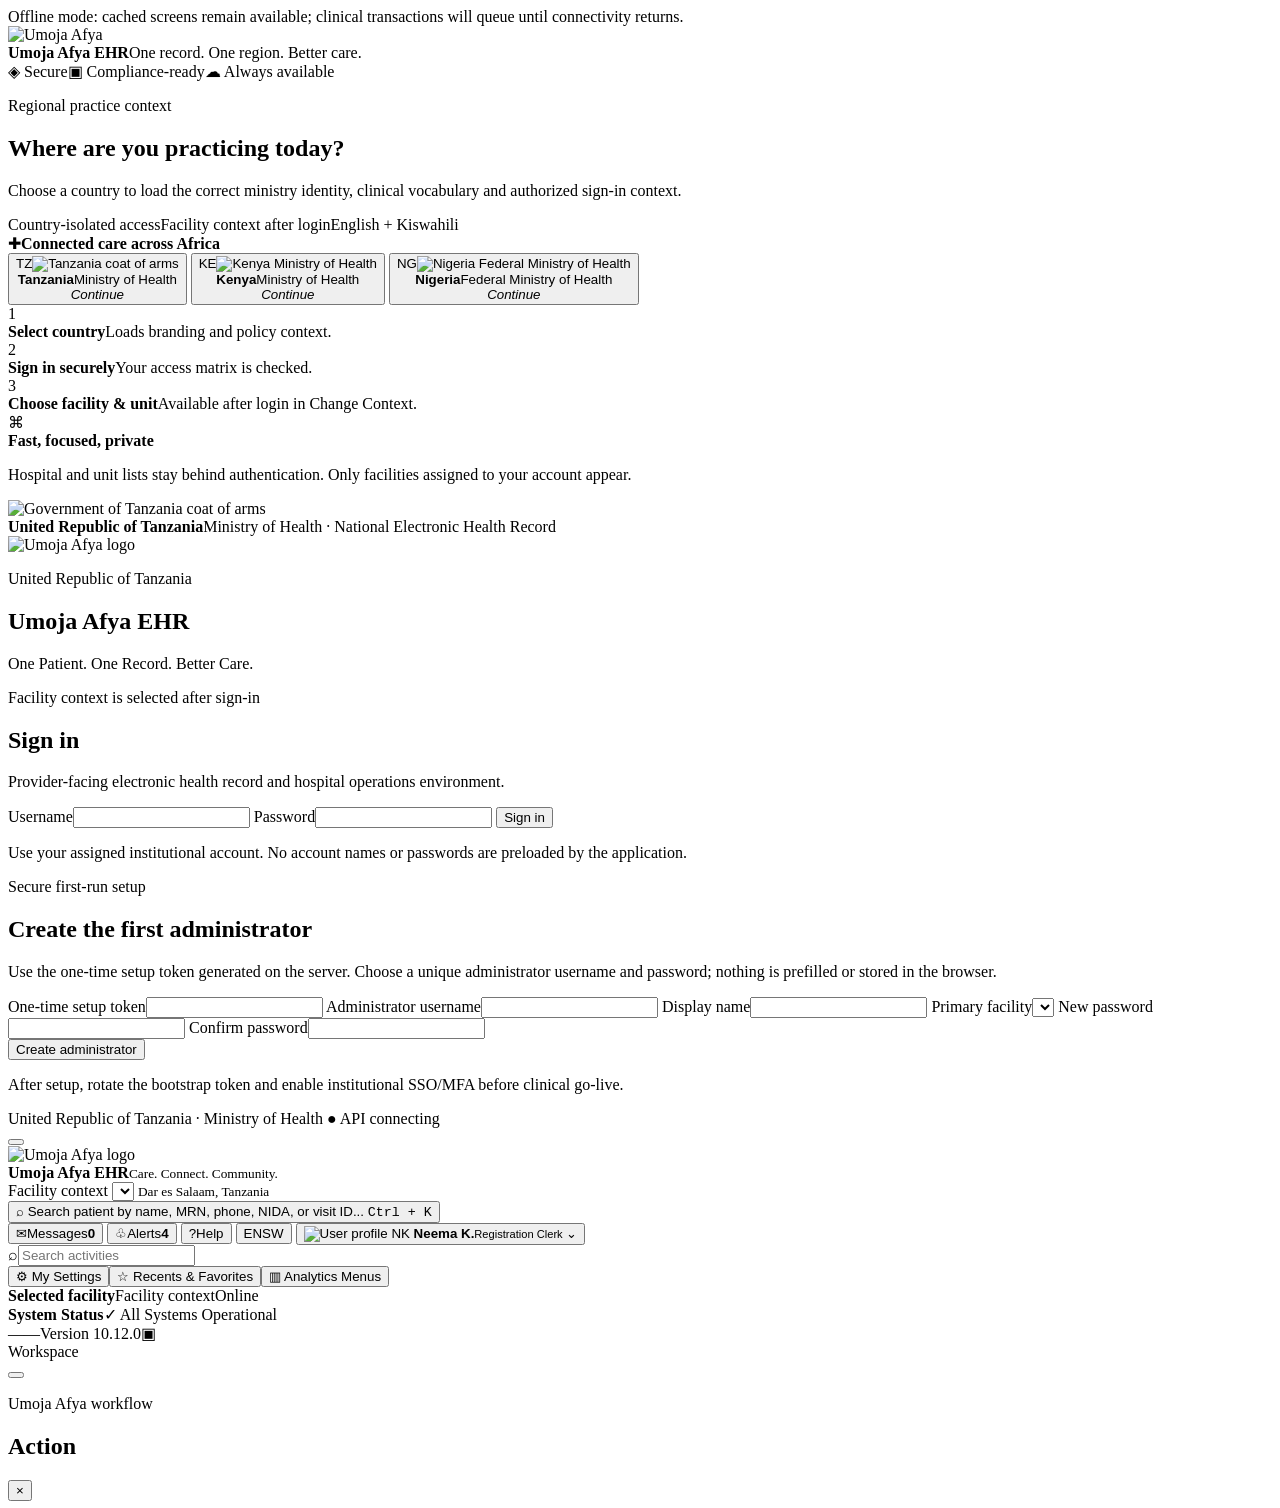
==== frontend/index.html @ 9d800e6a "Umoja Afya Enterprise EHR v10.12.0 - Traefik integration, Kenya/Nigeria ministry logos, production-r" ====
<!DOCTYPE html>
<html lang="en">
<head>
  <meta charset="UTF-8" />
  <meta name="viewport" content="width=device-width, initial-scale=1.0" />
  <meta name="theme-color" content="#008c76" />
  <meta name="description" content="Umoja Afya record-centric enterprise EHR for Tanzania." />
  <title>Umoja Afya EHR</title>
  <link rel="manifest" href="/manifest.json" />
  <link rel="icon" href="/assets/umoja-logo.svg" />
  <link rel="stylesheet" href="/styles.css" />
</head>
<body>
  <div class="offline-banner">Offline mode: cached screens remain available; clinical transactions will queue until connectivity returns.</div>


  <div id="countryLanding" class="country-landing">
    <header class="country-header"><div class="country-brand"><img src="/assets/umoja-logo.svg" alt="Umoja Afya"><div><strong>Umoja Afya EHR</strong><span>One record. One region. Better care.</span></div></div><div class="country-assurance"><span>◈ Secure</span><span>▣ Compliance-ready</span><span>☁ Always available</span></div></header>
    <main class="country-main compact-landing">
      <section class="country-hero-compact"><div><p class="eyebrow">Regional practice context</p><h1>Where are you practicing today?</h1><p>Choose a country to load the correct ministry identity, clinical vocabulary and authorized sign-in context.</p><div class="hero-chips"><span>Country-isolated access</span><span>Facility context after login</span><span>English + Kiswahili</span></div></div><div class="landing-art" aria-hidden="true"><span>✚</span><b>Connected care across Africa</b></div></section>
      <section class="country-card-grid compact-cards">
        <button class="country-card" data-country-select="TZ"><span class="country-code">TZ</span><img src="/assets/tanzania-coat-of-arms.png" alt="Tanzania coat of arms"><div><strong>Tanzania</strong><span>Ministry of Health</span></div><em>Continue</em></button>
        <button class="country-card" data-country-select="KE"><span class="country-code">KE</span><img src="/assets/kenya-ministry-health.png" alt="Kenya Ministry of Health"><div><strong>Kenya</strong><span>Ministry of Health</span></div><em>Continue</em></button>
        <button class="country-card" data-country-select="NG"><span class="country-code">NG</span><img src="/assets/nigeria-ministry-health.png" alt="Nigeria Federal Ministry of Health"><div><strong>Nigeria</strong><span>Federal Ministry of Health</span></div><em>Continue</em></button>
      </section>
      <section class="landing-lower-grid"><article class="quick-access-card"><div class="quick-icon">1</div><div><strong>Select country</strong><span>Loads branding and policy context.</span></div><div class="quick-icon">2</div><div><strong>Sign in securely</strong><span>Your access matrix is checked.</span></div><div class="quick-icon">3</div><div><strong>Choose facility & unit</strong><span>Available after login in Change Context.</span></div></article><article class="context-callout"><span class="callout-icon">⌘</span><div><strong>Fast, focused, private</strong><p>Hospital and unit lists stay behind authentication. Only facilities assigned to your account appear.</p></div></article></section>
    </main>
  </div>
  <div id="loginOverlay" class="login-overlay hidden">
    <section class="login-panel" aria-labelledby="loginTitle">
      <div class="login-hero">
        <div class="government-login-logo"><img id="ministryLogo" src="/assets/tanzania-coat-of-arms.png" alt="Government of Tanzania coat of arms" /><div><strong id="ministryCountryName">United Republic of Tanzania</strong><span id="ministryName">Ministry of Health · National Electronic Health Record</span></div></div>
        <div class="brand-lockup login-brand">
          <img src="/assets/umoja-logo.svg" alt="Umoja Afya logo" />
          <div>
            <p id="loginCountryEyebrow" class="eyebrow">United Republic of Tanzania</p>
            <h1 id="loginTitle">Umoja Afya EHR</h1>
            <p>One Patient. One Record. Better Care.</p>
          </div>
        </div>
        <div id="loginNetwork" class="login-network">Facility context is selected after sign-in</div>
      </div>
      <div class="login-body">
        <div>
          <h2>Sign in</h2>
          <p class="muted">Provider-facing electronic health record and hospital operations environment.</p>
          <div id="signInPanel">
            <div class="login-credentials">
              <label class="field"><span>Username</span><input id="loginUsername" type="text" autocomplete="username" autocapitalize="none" spellcheck="false" /></label>
              <label class="field"><span>Password</span><input id="loginPassword" type="password" autocomplete="current-password" /></label>
              <button id="loginSubmit" class="btn btn-primary login-submit" type="button">Sign in</button>
            </div>
            <p id="loginSecurityNote" class="login-security-note">Use your assigned institutional account. No account names or passwords are preloaded by the application.</p>
          </div>
          <div id="firstRunPanel" class="first-run-panel hidden">
            <p class="eyebrow">Secure first-run setup</p>
            <h2>Create the first administrator</h2>
            <p class="muted">Use the one-time setup token generated on the server. Choose a unique administrator username and password; nothing is prefilled or stored in the browser.</p>
            <div class="first-run-grid">
              <label class="field full"><span>One-time setup token</span><input id="setupToken" type="password" autocomplete="off" /></label>
              <label class="field"><span>Administrator username</span><input id="setupUsername" type="text" autocomplete="off" autocapitalize="none" spellcheck="false" /></label>
              <label class="field"><span>Display name</span><input id="setupDisplayName" type="text" autocomplete="name" /></label>
              <label class="field full"><span>Primary facility</span><select id="setupFacility"></select></label>
              <label class="field"><span>New password</span><input id="setupPassword" type="password" autocomplete="new-password" /></label>
              <label class="field"><span>Confirm password</span><input id="setupPasswordConfirm" type="password" autocomplete="new-password" /></label>
            </div>
            <button id="setupSubmit" class="btn btn-primary login-submit" type="button">Create administrator</button>
            <p class="login-security-note">After setup, rotate the bootstrap token and enable institutional SSO/MFA before clinical go-live.</p>
          </div>
        </div>
      </div>
      <div class="login-footer">
        <span id="loginFooterCountry">United Republic of Tanzania · Ministry of Health</span>
        <span id="apiStatus" class="api-badge">● API connecting</span>
      </div>
    </section>
  </div>

  <div id="app" class="ehr-shell" aria-hidden="true">
    <header class="ehr-header">
      <div class="brand-zone">
        <button id="launcherButton" class="app-launcher-button" aria-label="Open application menu" aria-expanded="false">
          <span></span><span></span><span></span>
        </button>
        <div class="ehr-brand">
          <img src="/assets/umoja-logo.svg" alt="Umoja Afya logo" />
          <div><strong>Umoja Afya EHR</strong><small>Care. Connect. Community.</small></div>
        </div>
        <label class="facility-card">
          <span class="facility-label">Facility context</span>
          <select id="facilitySelect" aria-label="Facility context"></select>
          <small>Dar es Salaam, Tanzania</small>
        </label>
      </div>
      <button id="globalSearchButton" class="global-patient-search" type="button">
        <span class="search-glyph">⌕</span>
        <span class="search-placeholder">Search patient by name, MRN, phone, NIDA, or visit ID...</span>
        <kbd>Ctrl + K</kbd>
      </button>
      <div class="header-actions">
        <button id="messagesButton" class="header-action" type="button"><span class="header-icon">✉</span><span>Messages</span><b id="messageCount" class="red-count">0</b></button>
        <button id="notificationsButton" class="header-action" type="button"><span class="header-icon">♧</span><span>Alerts</span><b id="notificationCount" class="amber-count">4</b></button>
        <button class="header-action" type="button"><span class="header-icon">?</span><span>Help</span></button>
        <button id="languageToggle" class="language-switch" type="button"><span class="active-language">EN</span><span>SW</span></button>
        <button id="userMenuButton" class="profile-menu-button" type="button">
          <img id="userAvatar" src="/assets/avatars/neema-k.png" alt="User profile" />
          <span id="userInitials" class="visually-hidden">NK</span>
          <span><strong id="userName">Neema K.</strong><small id="userRole">Registration Clerk</small></span>
          <span class="chevron">⌄</span>
        </button>
      </div>
    </header>

    <nav id="moduleNav" class="module-navigation" aria-label="Module navigation"></nav>

    <aside id="sidebar" class="quick-rail">
      <div id="primaryNav" class="quick-rail-nav" aria-label="Quick navigation"></div>
    </aside>

    <nav id="mobileWorkflowNav" class="mobile-workflow-nav" aria-label="Mobile workflow navigation"></nav>

    <section id="launcherPanel" class="activity-launcher hidden" aria-label="Application menu">
      <div class="launcher-search"><span>⌕</span><input id="launcherSearch" type="search" placeholder="Search activities" /></div>
      <div class="launcher-columns">
        <aside id="launcherMemory" class="launcher-memory" aria-label="Pinned and recent activities"></aside>
        <div id="launcherCategories" class="launcher-categories"></div>
        <div id="launcherActivities" class="launcher-activities"></div>
      </div>
      <div class="launcher-footer"><button data-route="admin">⚙ My Settings</button><button data-route="dashboard">☆ Recents & Favorites</button><button data-route="analytics">▥ Analytics Menus</button></div>
    </section>

    <main id="mainContent" class="ehr-workspace" tabindex="-1"></main>

    <footer class="ehr-statusbar">
      <div><strong id="statusFacilityName">Selected facility</strong><span id="statusFacilityCode">Facility context</span><i class="online-dot"></i><span>Online</span></div>
      <div><strong>System Status</strong><span class="system-good">✓ All Systems Operational</span></div>
      <div><span id="statusDate">—</span><span id="statusTime">—</span><span>Version 10.12.0</span><span>▣</span></div>
    </footer>

    <div id="workspaceRole" class="visually-hidden">Workspace</div>
    <button id="sidebarToggle" class="visually-hidden" aria-label="Toggle navigation"></button>
  </div>

  <div id="modalBackdrop" class="modal-backdrop hidden" role="presentation">
    <section id="modal" class="modal" role="dialog" aria-modal="true" aria-labelledby="modalTitle">
      <header><div><p class="eyebrow" id="modalEyebrow">Umoja Afya workflow</p><h2 id="modalTitle">Action</h2></div><button id="modalClose" class="icon-button">×</button></header>
      <div id="modalBody" class="modal-body"></div>
      <footer id="modalFooter" class="modal-footer"></footer>
    </section>
  </div>
  <div id="toastRegion" class="toast-region" aria-live="polite"></div>
  <script src="/app.js"></script>
</body>
</html>
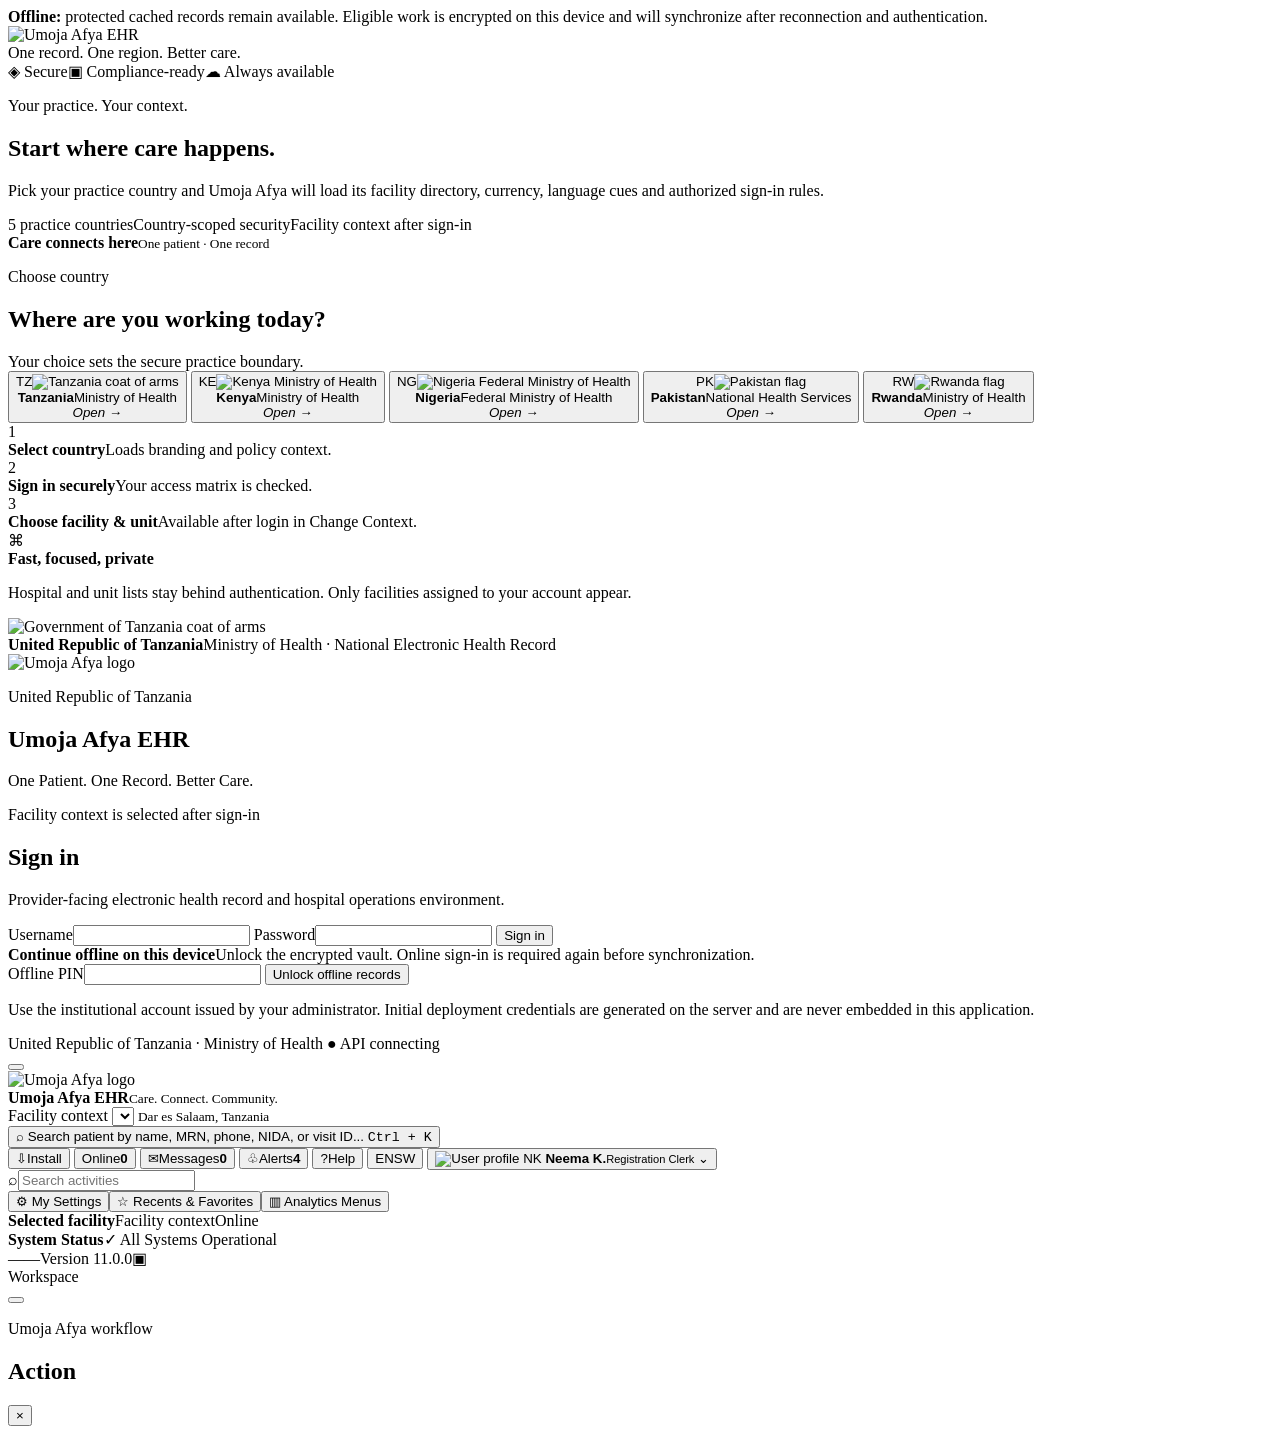
==== commit 197c409c: "Initial commit: Umoja Afya EHR v11.0.0" ====
--- a/frontend/index.html
+++ b/frontend/index.html
@@ -4,24 +4,29 @@
   <meta charset="UTF-8" />
   <meta name="viewport" content="width=device-width, initial-scale=1.0" />
   <meta name="theme-color" content="#008c76" />
-  <meta name="description" content="Umoja Afya record-centric enterprise EHR for Tanzania." />
+  <meta name="description" content="Umoja Afya record-centric, multi-country enterprise EHR." />
   <title>Umoja Afya EHR</title>
   <link rel="manifest" href="/manifest.json" />
-  <link rel="icon" href="/assets/umoja-logo.svg" />
+  <link rel="icon" href="/assets/icons/favicon.ico" sizes="any" />
+  <link rel="icon" type="image/png" sizes="192x192" href="/assets/icons/umoja-192.png" />
+  <link rel="apple-touch-icon" sizes="180x180" href="/assets/icons/apple-touch-icon.png" />
   <link rel="stylesheet" href="/styles.css" />
 </head>
 <body>
-  <div class="offline-banner">Offline mode: cached screens remain available; clinical transactions will queue until connectivity returns.</div>
+  <div class="offline-banner"><strong>Offline:</strong> protected cached records remain available. Eligible work is encrypted on this device and will synchronize after reconnection and authentication.</div>
 
 
   <div id="countryLanding" class="country-landing">
-    <header class="country-header"><div class="country-brand"><img src="/assets/umoja-logo.svg" alt="Umoja Afya"><div><strong>Umoja Afya EHR</strong><span>One record. One region. Better care.</span></div></div><div class="country-assurance"><span>◈ Secure</span><span>▣ Compliance-ready</span><span>☁ Always available</span></div></header>
+    <header class="country-header"><div class="country-brand country-brand-official"><img src="/assets/umoja-logo-full.png" alt="Umoja Afya EHR"><div><span>One record. One region. Better care.</span></div></div><div class="country-assurance"><span>◈ Secure</span><span>▣ Compliance-ready</span><span>☁ Always available</span></div></header>
     <main class="country-main compact-landing">
-      <section class="country-hero-compact"><div><p class="eyebrow">Regional practice context</p><h1>Where are you practicing today?</h1><p>Choose a country to load the correct ministry identity, clinical vocabulary and authorized sign-in context.</p><div class="hero-chips"><span>Country-isolated access</span><span>Facility context after login</span><span>English + Kiswahili</span></div></div><div class="landing-art" aria-hidden="true"><span>✚</span><b>Connected care across Africa</b></div></section>
-      <section class="country-card-grid compact-cards">
-        <button class="country-card" data-country-select="TZ"><span class="country-code">TZ</span><img src="/assets/tanzania-coat-of-arms.png" alt="Tanzania coat of arms"><div><strong>Tanzania</strong><span>Ministry of Health</span></div><em>Continue</em></button>
-        <button class="country-card" data-country-select="KE"><span class="country-code">KE</span><img src="/assets/kenya-ministry-health.png" alt="Kenya Ministry of Health"><div><strong>Kenya</strong><span>Ministry of Health</span></div><em>Continue</em></button>
-        <button class="country-card" data-country-select="NG"><span class="country-code">NG</span><img src="/assets/nigeria-ministry-health.png" alt="Nigeria Federal Ministry of Health"><div><strong>Nigeria</strong><span>Federal Ministry of Health</span></div><em>Continue</em></button>
+      <section class="country-hero-compact"><div><p class="eyebrow">Your practice. Your context.</p><h1>Start where care happens.</h1><p>Pick your practice country and Umoja Afya will load its facility directory, currency, language cues and authorized sign-in rules.</p><div class="hero-chips"><span>5 practice countries</span><span>Country-scoped security</span><span>Facility context after sign-in</span></div></div><div class="landing-art" aria-hidden="true"><span class="landing-logo-glow"><img src="/assets/umoja-logo-mark.png" alt=""></span><b>Care connects here</b><small>One patient · One record</small></div></section>
+      <div class="country-picker-heading"><div><p class="eyebrow">Choose country</p><h2>Where are you working today?</h2></div><span>Your choice sets the secure practice boundary.</span></div>
+      <section class="country-card-grid compact-cards" aria-label="Country of practice">
+        <button class="country-card" data-country-select="TZ"><span class="country-code">TZ</span><img src="/assets/tanzania-coat-of-arms.png" alt="Tanzania coat of arms"><div><strong>Tanzania</strong><span>Ministry of Health</span></div><em>Open <b>→</b></em></button>
+        <button class="country-card" data-country-select="KE"><span class="country-code">KE</span><img src="/assets/kenya-ministry-health.png" alt="Kenya Ministry of Health"><div><strong>Kenya</strong><span>Ministry of Health</span></div><em>Open <b>→</b></em></button>
+        <button class="country-card" data-country-select="NG"><span class="country-code">NG</span><img src="/assets/nigeria-ministry-health.png" alt="Nigeria Federal Ministry of Health"><div><strong>Nigeria</strong><span>Federal Ministry of Health</span></div><em>Open <b>→</b></em></button>
+        <button class="country-card" data-country-select="PK"><span class="country-code">PK</span><img src="/assets/pakistan-flag.svg" alt="Pakistan flag"><div><strong>Pakistan</strong><span>National Health Services</span></div><em>Open <b>→</b></em></button>
+        <button class="country-card" data-country-select="RW"><span class="country-code">RW</span><img src="/assets/rwanda-flag.svg" alt="Rwanda flag"><div><strong>Rwanda</strong><span>Ministry of Health</span></div><em>Open <b>→</b></em></button>
       </section>
       <section class="landing-lower-grid"><article class="quick-access-card"><div class="quick-icon">1</div><div><strong>Select country</strong><span>Loads branding and policy context.</span></div><div class="quick-icon">2</div><div><strong>Sign in securely</strong><span>Your access matrix is checked.</span></div><div class="quick-icon">3</div><div><strong>Choose facility & unit</strong><span>Available after login in Change Context.</span></div></article><article class="context-callout"><span class="callout-icon">⌘</span><div><strong>Fast, focused, private</strong><p>Hospital and unit lists stay behind authentication. Only facilities assigned to your account appear.</p></div></article></section>
     </main>
@@ -31,7 +36,7 @@
       <div class="login-hero">
         <div class="government-login-logo"><img id="ministryLogo" src="/assets/tanzania-coat-of-arms.png" alt="Government of Tanzania coat of arms" /><div><strong id="ministryCountryName">United Republic of Tanzania</strong><span id="ministryName">Ministry of Health · National Electronic Health Record</span></div></div>
         <div class="brand-lockup login-brand">
-          <img src="/assets/umoja-logo.svg" alt="Umoja Afya logo" />
+          <img src="/assets/umoja-logo-mark.png" alt="Umoja Afya logo" />
           <div>
             <p id="loginCountryEyebrow" class="eyebrow">United Republic of Tanzania</p>
             <h1 id="loginTitle">Umoja Afya EHR</h1>
@@ -50,22 +55,12 @@
               <label class="field"><span>Password</span><input id="loginPassword" type="password" autocomplete="current-password" /></label>
               <button id="loginSubmit" class="btn btn-primary login-submit" type="button">Sign in</button>
             </div>
-            <p id="loginSecurityNote" class="login-security-note">Use your assigned institutional account. No account names or passwords are preloaded by the application.</p>
-          </div>
-          <div id="firstRunPanel" class="first-run-panel hidden">
-            <p class="eyebrow">Secure first-run setup</p>
-            <h2>Create the first administrator</h2>
-            <p class="muted">Use the one-time setup token generated on the server. Choose a unique administrator username and password; nothing is prefilled or stored in the browser.</p>
-            <div class="first-run-grid">
-              <label class="field full"><span>One-time setup token</span><input id="setupToken" type="password" autocomplete="off" /></label>
-              <label class="field"><span>Administrator username</span><input id="setupUsername" type="text" autocomplete="off" autocapitalize="none" spellcheck="false" /></label>
-              <label class="field"><span>Display name</span><input id="setupDisplayName" type="text" autocomplete="name" /></label>
-              <label class="field full"><span>Primary facility</span><select id="setupFacility"></select></label>
-              <label class="field"><span>New password</span><input id="setupPassword" type="password" autocomplete="new-password" /></label>
-              <label class="field"><span>Confirm password</span><input id="setupPasswordConfirm" type="password" autocomplete="new-password" /></label>
+            <div id="offlineUnlockPanel" class="offline-unlock-panel hidden">
+              <div><strong>Continue offline on this device</strong><span>Unlock the encrypted vault. Online sign-in is required again before synchronization.</span></div>
+              <label class="field"><span>Offline PIN</span><input id="offlineUnlockPin" type="password" inputmode="numeric" autocomplete="off" minlength="6" maxlength="12" /></label>
+              <button id="offlineUnlockSubmit" class="btn" type="button">Unlock offline records</button>
             </div>
-            <button id="setupSubmit" class="btn btn-primary login-submit" type="button">Create administrator</button>
-            <p class="login-security-note">After setup, rotate the bootstrap token and enable institutional SSO/MFA before clinical go-live.</p>
+            <p id="loginSecurityNote" class="login-security-note">Use the institutional account issued by your administrator. Initial deployment credentials are generated on the server and are never embedded in this application.</p>
           </div>
         </div>
       </div>
@@ -83,7 +78,7 @@
           <span></span><span></span><span></span>
         </button>
         <div class="ehr-brand">
-          <img src="/assets/umoja-logo.svg" alt="Umoja Afya logo" />
+          <img src="/assets/umoja-logo-mark.png" alt="Umoja Afya logo" />
           <div><strong>Umoja Afya EHR</strong><small>Care. Connect. Community.</small></div>
         </div>
         <label class="facility-card">
@@ -98,6 +93,8 @@
         <kbd>Ctrl + K</kbd>
       </button>
       <div class="header-actions">
+        <button id="installAppButton" class="header-action install-action hidden" type="button"><span class="header-icon">⇩</span><span>Install</span></button>
+        <button id="syncStatusButton" class="header-action sync-action" type="button"><span id="syncStatusDot" class="sync-dot"></span><span id="syncStatusLabel">Online</span><b id="syncPendingCount" class="sync-count hidden">0</b></button>
         <button id="messagesButton" class="header-action" type="button"><span class="header-icon">✉</span><span>Messages</span><b id="messageCount" class="red-count">0</b></button>
         <button id="notificationsButton" class="header-action" type="button"><span class="header-icon">♧</span><span>Alerts</span><b id="notificationCount" class="amber-count">4</b></button>
         <button class="header-action" type="button"><span class="header-icon">?</span><span>Help</span></button>
@@ -132,9 +129,9 @@
     <main id="mainContent" class="ehr-workspace" tabindex="-1"></main>
 
     <footer class="ehr-statusbar">
-      <div><strong id="statusFacilityName">Selected facility</strong><span id="statusFacilityCode">Facility context</span><i class="online-dot"></i><span>Online</span></div>
+      <div><strong id="statusFacilityName">Selected facility</strong><span id="statusFacilityCode">Facility context</span><i id="footerConnectionDot" class="online-dot"></i><span id="syncConnectionLabel">Online</span></div>
       <div><strong>System Status</strong><span class="system-good">✓ All Systems Operational</span></div>
-      <div><span id="statusDate">—</span><span id="statusTime">—</span><span>Version 10.12.0</span><span>▣</span></div>
+      <div><span id="statusDate">—</span><span id="statusTime">—</span><span>Version 11.0.0</span><span>▣</span></div>
     </footer>
 
     <div id="workspaceRole" class="visually-hidden">Workspace</div>
@@ -149,6 +146,7 @@
     </section>
   </div>
   <div id="toastRegion" class="toast-region" aria-live="polite"></div>
+  <script src="/offline.js"></script>
   <script src="/app.js"></script>
 </body>
 </html>
